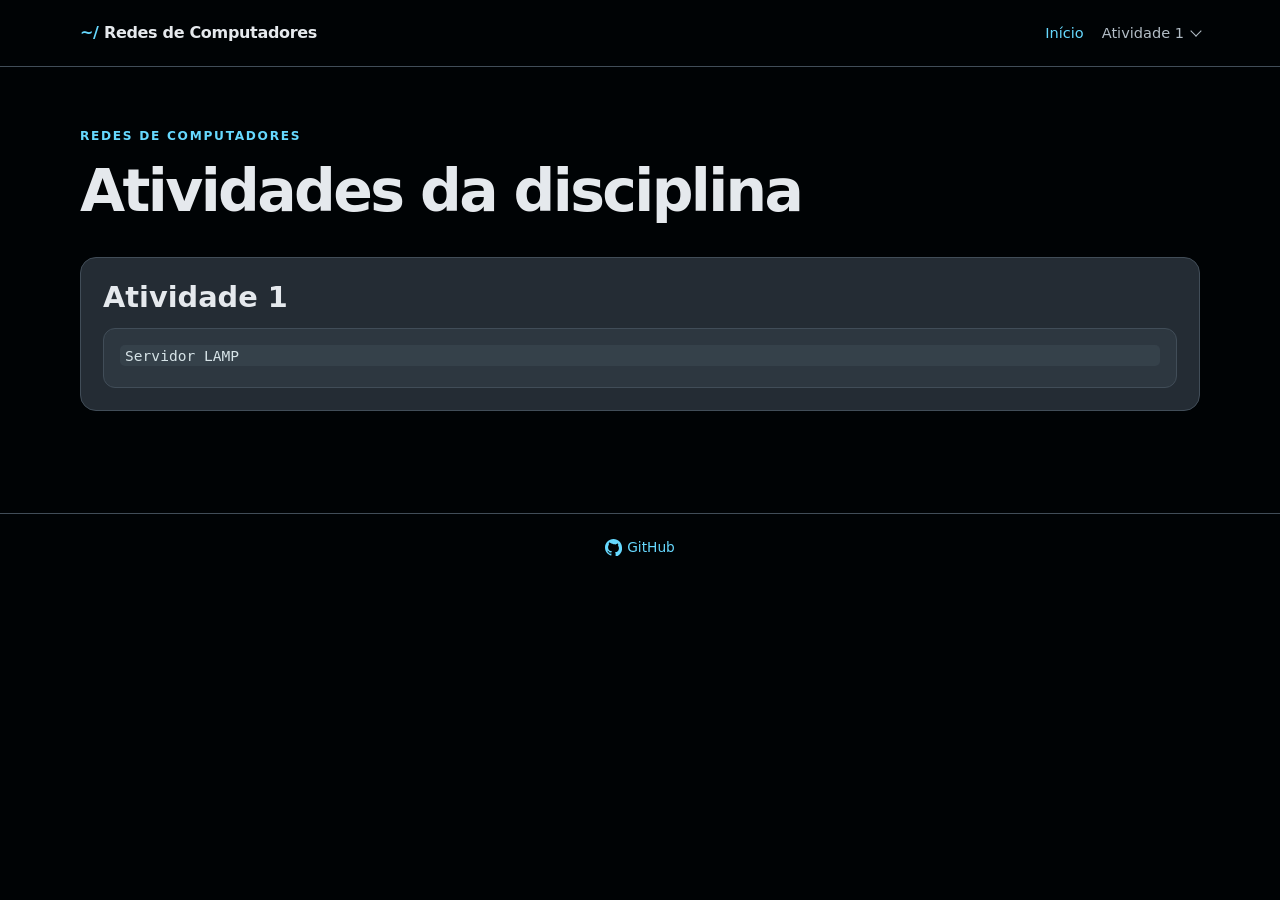
==== index.html @ 137e88d6 "feat: add GitHub link with icon to footer in multiple HTML files and update CSS for footer styling" ====
<!doctype html>
<html lang="pt-BR">

<head>
    <meta charset="utf-8">
    <meta name="viewport" content="width=device-width, initial-scale=1">
    <meta name="description"
        content="Portal de atividades da disciplina de Redes de Computadores, com tutoriais e documentação de serviços web.">
    <title>Redes de Computadores — Atividades</title>
    <link rel="stylesheet" href="docs.css">
    <script src="activity-menu.js" defer></script>
</head>

<body>
    <div class="topbar">
        <div class="shell topbar-inner">
            <a class="brand" href="index.html"><span class="brand-mark">~/</span> Redes de Computadores</a>
            <nav aria-label="Navegação principal">
                <a href="index.html" aria-current="page">Início</a>
                <details class="activity-menu">
                    <summary>Atividade 1</summary>
                    <div class="activity-menu-items">
                        <a href="atividade-1/index.html">Visão geral</a>
                        <a href="atividade-1/server-hardening.html">Servidor</a>
                        <a href="atividade-1/apache2.html">Apache</a>
                        <a href="atividade-1/tls-apache2.html">HTTPS</a>
                        <a href="atividade-1/mysql-php.html">PHP e MySQL</a>
                        <a href="atividade-1/deploy-subdomain1.html">Subdomínio 1</a>
                        <a href="atividade-1/deploy-subdomain2.html">Subdomínio 2</a>
                    </div>
                </details>
            </nav>
        </div>
    </div>
    <main class="shell">
        <header class="hero">
            <span class="eyebrow">Redes de Computadores</span>
            <h1>Atividades da disciplina</h1>
        </header>
        <article class="content">
            <section class="panel">
                <h2>Atividade 1</h2>
                <a class="file-link" href="atividade-1/index.html">
                    <code>Servidor LAMP</code>
                </a>
            </section>
        </article>
    </main>
    <footer>
        <div class="shell">
            <a href="https://github.com/g-matheus/redes">
                <svg class="github-icon" viewBox="0 0 16 16" aria-hidden="true">
                    <path d="M8 0C3.58 0 0 3.58 0 8c0 3.54 2.29 6.53 5.47 7.59.4.07.55-.17.55-.38l-.01-1.49c-2.23.48-2.7-.95-2.7-.95-.36-.92-.89-1.16-.89-1.16-.73-.5.06-.49.06-.49.8.06 1.22.82 1.22.82.71 1.21 1.87.86 2.33.66.07-.52.28-.86.51-1.06-1.78-.2-3.64-.89-3.64-3.96 0-.87.31-1.59.82-2.15-.08-.2-.36-1.02.08-2.12 0 0 .67-.21 2.2.82A7.65 7.65 0 0 1 8 4.85c.68 0 1.36.09 2 .27 1.53-1.03 2.2-.82 2.2-.82.44 1.1.16 1.92.08 2.12.51.56.82 1.28.82 2.15 0 3.08-1.87 3.75-3.65 3.95.29.25.54.73.54 1.48l-.01 2.2c0 .21.15.46.55.38A8 8 0 0 0 16 8c0-4.42-3.58-8-8-8Z" />
                </svg>
                GitHub
            </a>
        </div>
    </footer>
</body>

</html>
---- docs.css ----
:root {
    color-scheme: dark;
    --page: #000305;
    --surface: #242c34;
    --surface-raised: #2d3740;
    --border: #414d58;
    --text: #e5e9ed;
    --muted: #b2bdc6;
    --accent: #66d9ff;
    --blue: #66d9ff;
    --warning: #d8cba9;
    --code: #1b2229;
    --width: 1120px;
}

* {
    box-sizing: border-box;
}

html {
    scroll-behavior: smooth;
}

body {
    margin: 0;
    background: var(--page);
    color: var(--text);
    font: 16px/1.7 system-ui, -apple-system, "Segoe UI", sans-serif;
}

a {
    color: var(--accent);
}

a:hover {
    color: #c2f0ff;
}

.shell {
    width: min(var(--width), 100% - 40px);
    margin-inline: auto;
}

.topbar {
    border-bottom: 1px solid var(--border);
    background: var(--page);
}

.topbar-inner {
    min-height: 66px;
    display: flex;
    align-items: center;
    justify-content: space-between;
    gap: 20px;
}

.brand {
    color: var(--text);
    font-weight: 750;
    text-decoration: none;
    letter-spacing: -.02em;
}

.brand-mark {
    color: var(--accent);
}

.topbar nav {
    display: flex;
    align-items: center;
    flex-wrap: wrap;
    gap: 8px 18px;
}

.topbar nav a {
    display: inline-flex;
    align-items: center;
    color: var(--muted);
    font-size: .91rem;
    line-height: 1.5;
    text-decoration: none;
}

.topbar nav a[aria-current="page"] {
    color: var(--accent);
}

.activity-menu {
    position: relative;
    display: flex;
    align-items: center;
}

.activity-menu summary {
    display: inline-flex;
    align-items: center;
    gap: 8px;
    color: var(--muted);
    font-size: .91rem;
    line-height: 1.5;
    cursor: pointer;
    list-style: none;
}

.activity-menu summary::-webkit-details-marker {
    display: none;
}

.activity-menu summary::after {
    width: 7px;
    height: 7px;
    border-right: 1.5px solid currentColor;
    border-bottom: 1.5px solid currentColor;
    content: "";
    transform: translateY(-2px) rotate(45deg);
}

.activity-menu[open] summary::after,
.activity-menu:focus-within summary::after {
    transform: translateY(2px) rotate(225deg);
}

.activity-menu[open]>summary,
.activity-menu:focus-within>summary,
.activity-menu.is-active>summary {
    color: var(--accent);
}

@media (hover: hover) {
    .activity-menu:hover summary::after {
        transform: translateY(2px) rotate(225deg);
    }

    .activity-menu:hover>summary {
        color: var(--accent);
    }
}

.activity-menu-items {
    position: absolute;
    z-index: 5;
    top: 100%;
    right: 0;
    display: grid;
    min-width: 205px;
    max-width: calc(100vw - 28px);
    padding: 8px;
    border: 1px solid var(--border);
    border-radius: 12px;
    background: var(--surface);
    box-shadow: 0 12px 30px #0006;
}

.activity-menu:not([open])>.activity-menu-items {
    display: none;
}

.topbar nav .activity-menu-items a {
    padding: 6px 9px;
    border-radius: 7px;
}

.topbar nav .activity-menu-items a:hover,
.topbar nav .activity-menu-items a[aria-current="page"] {
    background: var(--surface-raised);
    color: var(--accent);
}

main {
    padding: 54px 0 80px;
}

.hero {
    max-width: 820px;
    margin-bottom: 34px;
}

.eyebrow {
    display: inline-block;
    color: var(--accent);
    font-size: .76rem;
    font-weight: 750;
    letter-spacing: .14em;
    text-transform: uppercase;
}

h1 {
    margin: 10px 0 14px;
    font-size: clamp(2.15rem, 5vw, 3.65rem);
    line-height: 1.08;
    letter-spacing: -.045em;
}

h2 {
    margin: 0 0 12px;
    font-size: clamp(1.3rem, 3vw, 1.8rem);
    line-height: 1.25;
}

h3 {
    margin: 0 0 8px;
    font-size: 1.08rem;
}

p {
    margin: 0 0 14px;
}

.lead {
    max-width: 760px;
    color: var(--muted);
    font-size: 1.1rem;
}

.eyebrow+h1 {
    margin-top: 12px;
}

.layout {
    display: grid;
    grid-template-columns: minmax(0, 1fr) 250px;
    align-items: start;
    gap: 24px;
}

.content {
    min-width: 0;
}

.sidebar {
    position: sticky;
    top: 20px;
    padding: 18px;
    border: 1px solid var(--border);
    border-radius: 14px;
    background: var(--surface);
}

.sidebar h2 {
    margin-bottom: 10px;
    color: var(--muted);
    font-size: .78rem;
    letter-spacing: .1em;
    text-transform: uppercase;
}

.sidebar ul {
    margin: 0;
    padding: 0;
    list-style: none;
}

.sidebar li+li {
    margin-top: 4px;
}

.sidebar a {
    display: block;
    padding: 5px 0;
    font-size: .91rem;
    text-decoration: none;
}

.panel,
.callout {
    margin: 22px 0;
    padding: 22px;
    border: 1px solid var(--border);
    border-radius: 16px;
    background: var(--surface);
}

.panel> :last-child,
.callout> :last-child {
    margin-bottom: 0;
}

.callout {
    border-color: #59616a;
    background: #30353a;
}

.callout h2,
.callout h3 {
    color: var(--warning);
}

.callout p,
.panel p,
.muted {
    color: var(--muted);
}

.steps {
    display: grid;
    grid-template-columns: repeat(2, minmax(0, 1fr));
    gap: 12px;
    margin: 18px 0 0;
    padding: 0;
    list-style: none;
    counter-reset: step;
}

.steps li {
    position: relative;
    min-height: 105px;
    padding: 16px 16px 16px 52px;
    border: 1px solid var(--border);
    border-radius: 12px;
    background: var(--surface-raised);
    counter-increment: step;
}

.steps li::before {
    position: absolute;
    top: 16px;
    left: 16px;
    display: grid;
    width: 24px;
    height: 24px;
    place-items: center;
    border-radius: 50%;
    background: #3b5059;
    color: var(--accent);
    content: counter(step);
    font-size: .83rem;
    font-weight: 800;
}

.steps strong {
    display: block;
    margin-bottom: 3px;
}

.steps span {
    color: var(--muted);
    font-size: .92rem;
}

.code-card {
    margin: 18px 0 24px;
    overflow: hidden;
    border: 1px solid var(--border);
    border-radius: 14px;
    background: var(--code);
}

.code-head {
    display: flex;
    align-items: center;
    justify-content: space-between;
    gap: 12px;
    min-height: 48px;
    padding: 8px 12px 8px 16px;
    border-bottom: 1px solid var(--border);
    color: var(--muted);
    font-size: .85rem;
}

.copy-button {
    flex: 0 0 auto;
    padding: 7px 11px;
    border: 1px solid #52616c;
    border-radius: 8px;
    background: #303b45;
    color: var(--text);
    font: inherit;
    font-size: .82rem;
    cursor: pointer;
}

.copy-button:hover {
    border-color: var(--accent);
}

.copy-button:focus-visible,
a:focus-visible {
    outline: 2px solid var(--accent);
    outline-offset: 3px;
}

pre {
    max-height: 720px;
    margin: 0;
    padding: 18px;
    overflow: auto;
    color: #d9e2e8;
    font: .85rem/1.65 ui-monospace, SFMono-Regular, Consolas, "Liberation Mono", monospace;
    tab-size: 4;
}

code,
.inline-code {
    border-radius: 5px;
    background: #35414a;
    color: #d7e4e8;
    font: .91em ui-monospace, SFMono-Regular, Consolas, monospace;
    overflow-wrap: anywhere;
}

code {
    padding: .12em .35em;
}

pre code {
    padding: 0;
    background: transparent;
    color: inherit;
    font: inherit;
}

.bash-comment {
    color: #b8c6d1;
    font-style: italic;
}

.bash-string,
.bash-heredoc {
    color: #c6f7a5;
}

.bash-heredoc-marker {
    color: #d5e3f0;
    font-weight: 700;
}

.bash-variable {
    color: #ffd166;
}

.bash-keyword {
    color: #e2b8ff;
    font-weight: 650;
}

.bash-builtin {
    color: #7de3ef;
}

.bash-command {
    color: #ff6666;
    font-weight: 650;
}

.bash-flag {
    color: #ffb7d5;
}

.bash-number {
    color: #ffd0a1;
}

.bash-operator {
    color: #ffad99;
}

.reference-list {
    display: grid;
    gap: 10px;
    margin-top: 16px;
}

.reference {
    padding: 16px;
    border: 1px solid var(--border);
    border-radius: 11px;
    background: var(--surface-raised);
}

.reference p {
    margin: 6px 0 0;
    color: var(--muted);
}

.file-grid {
    display: grid;
    grid-template-columns: repeat(2, minmax(0, 1fr));
    gap: 12px;
    margin-top: 16px;
}

.file-link {
    display: block;
    padding: 16px;
    border: 1px solid var(--border);
    border-radius: 12px;
    background: var(--surface-raised);
    color: var(--text);
    text-decoration: none;
    transition: border-color .15s ease, transform .15s ease;
}

.file-link:hover {
    transform: translateY(-2px);
    border-color: var(--accent);
    color: var(--text);
}

.file-link code {
    display: block;
    margin-bottom: 5px;
}

.file-link span {
    color: var(--muted);
    font-size: .9rem;
}

.page-navigation {
    display: flex;
    justify-content: space-between;
    gap: 14px;
    margin-top: 28px;
}

.page-nav-link {
    display: grid;
    gap: 2px;
    min-width: 0;
    padding: 6px 0;
}

.page-nav-next {
    margin-left: auto;
    text-align: right;
}

.page-nav-link>span:last-child {
    color: var(--accent);
    font-weight: 650;
}

.page-nav-direction {
    color: var(--muted);
    font-size: .76rem;
}

.page-nav-link:hover>span:last-child {
    color: #c2f0ff;
}

.tag {
    display: inline-block;
    padding: 2px 8px;
    border: 1px solid var(--border);
    border-radius: 999px;
    color: var(--muted);
    font-size: .75rem;
}

footer {
    padding: 22px 0 36px;
    border-top: 1px solid var(--border);
    color: var(--muted);
    font-size: .86rem;
    text-align: center;
}

footer .shell {
    display: flex;
    align-items: center;
    justify-content: center;
    flex-wrap: wrap;
    gap: 5px;
}

footer a {
    display: inline-flex;
    align-items: center;
    gap: 5px;
    text-decoration: none;
}

footer a:hover {
    text-decoration: underline;
}

.github-icon {
    width: 17px;
    height: 17px;
    fill: currentColor;
}

@media (max-width: 760px) {
    .layout {
        grid-template-columns: 1fr;
    }

    .sidebar {
        display: none;
        position: static;
        order: -1;
    }

    main {
        padding-top: 34px;
    }
}

@media (max-width: 520px) {
    .shell {
        width: min(var(--width), 100% - 28px);
    }

    .topbar-inner {
        align-items: flex-start;
        flex-direction: column;
        padding: 13px 0;
        gap: 7px;
    }

    .topbar nav {
        gap: 4px 13px;
    }

    .activity-menu {
        display: block;
        min-width: min(205px, calc(100vw - 76px));
    }

    .activity-menu-items {
        width: min(205px, calc(100vw - 76px));
        min-width: min(205px, calc(100vw - 76px));
    }

    .steps,
    .file-grid {
        grid-template-columns: 1fr;
    }

    .page-navigation {
        gap: 8px;
    }

    .page-nav-link {
        padding: 6px 0;
        font-size: .9rem;
    }

    .panel,
    .callout {
        padding: 17px;
    }

    pre {
        padding: 14px;
        font-size: .78rem;
    }

    .code-head {
        padding-left: 11px;
    }
}

@media (prefers-reduced-motion: reduce) {

    *,
    *::before,
    *::after {
        scroll-behavior: auto !important;
        transition: none !important;
    }
}
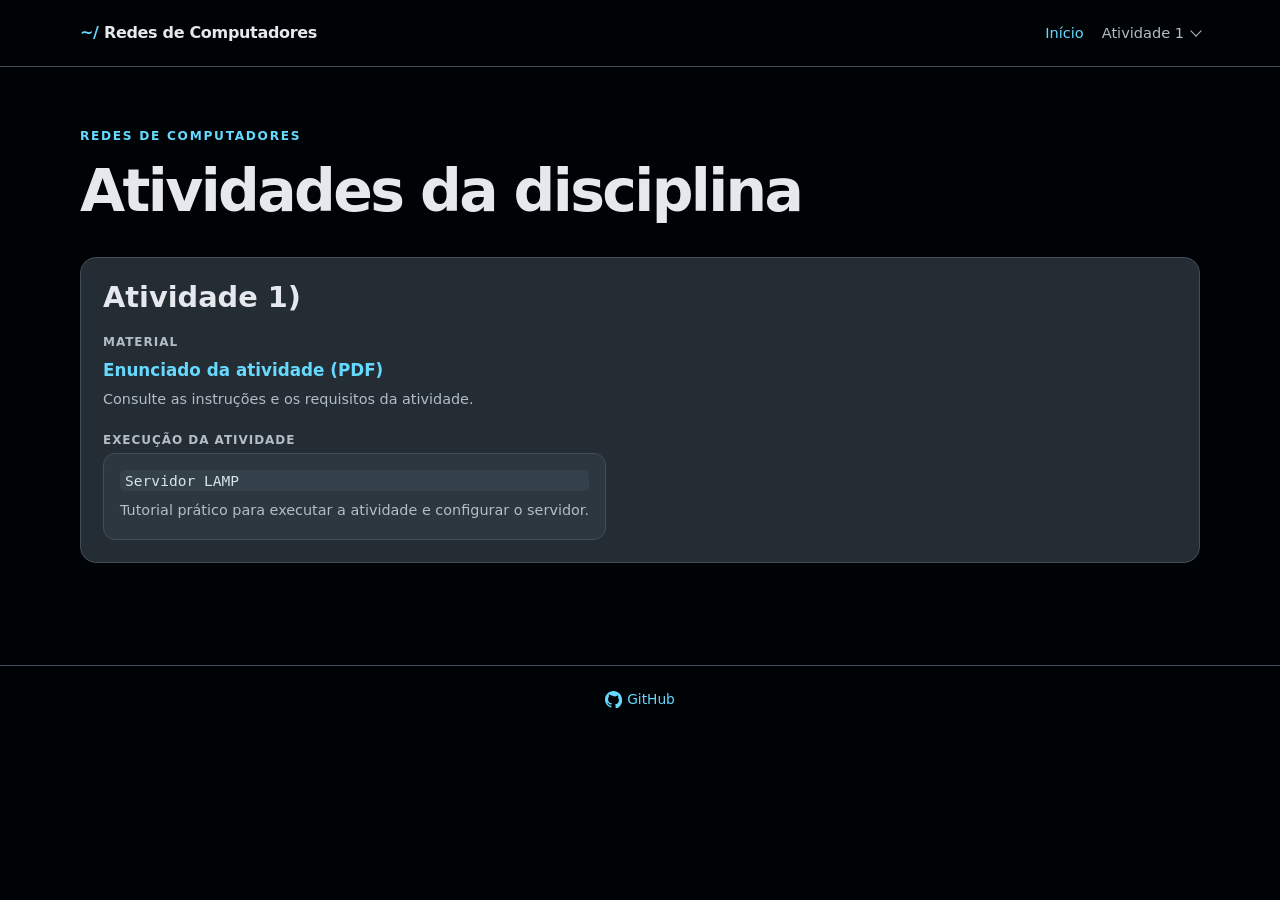
==== commit 7be76b77: "feat: add activity resources section with PDF link and tutorial in index.html" ====
--- a/index.html
+++ b/index.html
@@ -39,10 +39,22 @@
         </header>
         <article class="content">
             <section class="panel">
-                <h2>Atividade 1</h2>
-                <a class="file-link" href="atividade-1/index.html">
-                    <code>Servidor LAMP</code>
-                </a>
+                <h2>Atividade 1)</h2>
+                <div class="activity-resources">
+                    <div class="activity-resource">
+                        <span class="activity-resource-label">Material</span>
+                        <a class="activity-resource-link" href="assets/AC-REDES-001.pdf" target="_blank"
+                            rel="noopener">Enunciado da atividade (PDF)</a>
+                        <p>Consulte as instruções e os requisitos da atividade.</p>
+                    </div>
+                    <div class="activity-resource">
+                        <span class="activity-resource-label">Execução da atividade</span>
+                        <a class="file-link" href="atividade-1/index.html">
+                            <code>Servidor LAMP</code>
+                            <span>Tutorial prático para executar a atividade e configurar o servidor.</span>
+                        </a>
+                    </div>
+                </div>
             </section>
         </article>
     </main>
@@ -50,7 +62,8 @@
         <div class="shell">
             <a href="https://github.com/g-matheus/redes">
                 <svg class="github-icon" viewBox="0 0 16 16" aria-hidden="true">
-                    <path d="M8 0C3.58 0 0 3.58 0 8c0 3.54 2.29 6.53 5.47 7.59.4.07.55-.17.55-.38l-.01-1.49c-2.23.48-2.7-.95-2.7-.95-.36-.92-.89-1.16-.89-1.16-.73-.5.06-.49.06-.49.8.06 1.22.82 1.22.82.71 1.21 1.87.86 2.33.66.07-.52.28-.86.51-1.06-1.78-.2-3.64-.89-3.64-3.96 0-.87.31-1.59.82-2.15-.08-.2-.36-1.02.08-2.12 0 0 .67-.21 2.2.82A7.65 7.65 0 0 1 8 4.85c.68 0 1.36.09 2 .27 1.53-1.03 2.2-.82 2.2-.82.44 1.1.16 1.92.08 2.12.51.56.82 1.28.82 2.15 0 3.08-1.87 3.75-3.65 3.95.29.25.54.73.54 1.48l-.01 2.2c0 .21.15.46.55.38A8 8 0 0 0 16 8c0-4.42-3.58-8-8-8Z" />
+                    <path
+                        d="M8 0C3.58 0 0 3.58 0 8c0 3.54 2.29 6.53 5.47 7.59.4.07.55-.17.55-.38l-.01-1.49c-2.23.48-2.7-.95-2.7-.95-.36-.92-.89-1.16-.89-1.16-.73-.5.06-.49.06-.49.8.06 1.22.82 1.22.82.71 1.21 1.87.86 2.33.66.07-.52.28-.86.51-1.06-1.78-.2-3.64-.89-3.64-3.96 0-.87.31-1.59.82-2.15-.08-.2-.36-1.02.08-2.12 0 0 .67-.21 2.2.82A7.65 7.65 0 0 1 8 4.85c.68 0 1.36.09 2 .27 1.53-1.03 2.2-.82 2.2-.82.44 1.1.16 1.92.08 2.12.51.56.82 1.28.82 2.15 0 3.08-1.87 3.75-3.65 3.95.29.25.54.73.54 1.48l-.01 2.2c0 .21.15.46.55.38A8 8 0 0 0 16 8c0-4.42-3.58-8-8-8Z" />
                 </svg>
                 GitHub
             </a>
--- a/docs.css
+++ b/docs.css
@@ -506,6 +506,38 @@
     font-size: .9rem;
 }
 
+.activity-resources {
+    display: grid;
+    gap: 18px;
+    margin-top: 16px;
+}
+
+.activity-resource {
+    display: grid;
+    justify-items: start;
+    gap: 3px;
+}
+
+.activity-resource-label {
+    color: var(--muted);
+    font-size: .75rem;
+    font-weight: 700;
+    letter-spacing: .08em;
+    text-transform: uppercase;
+}
+
+.activity-resource-link {
+    font-size: 1.05rem;
+    font-weight: 650;
+    text-decoration: none;
+}
+
+.activity-resource p {
+    margin: 0;
+    color: var(--muted);
+    font-size: .9rem;
+}
+
 .page-navigation {
     display: flex;
     justify-content: space-between;
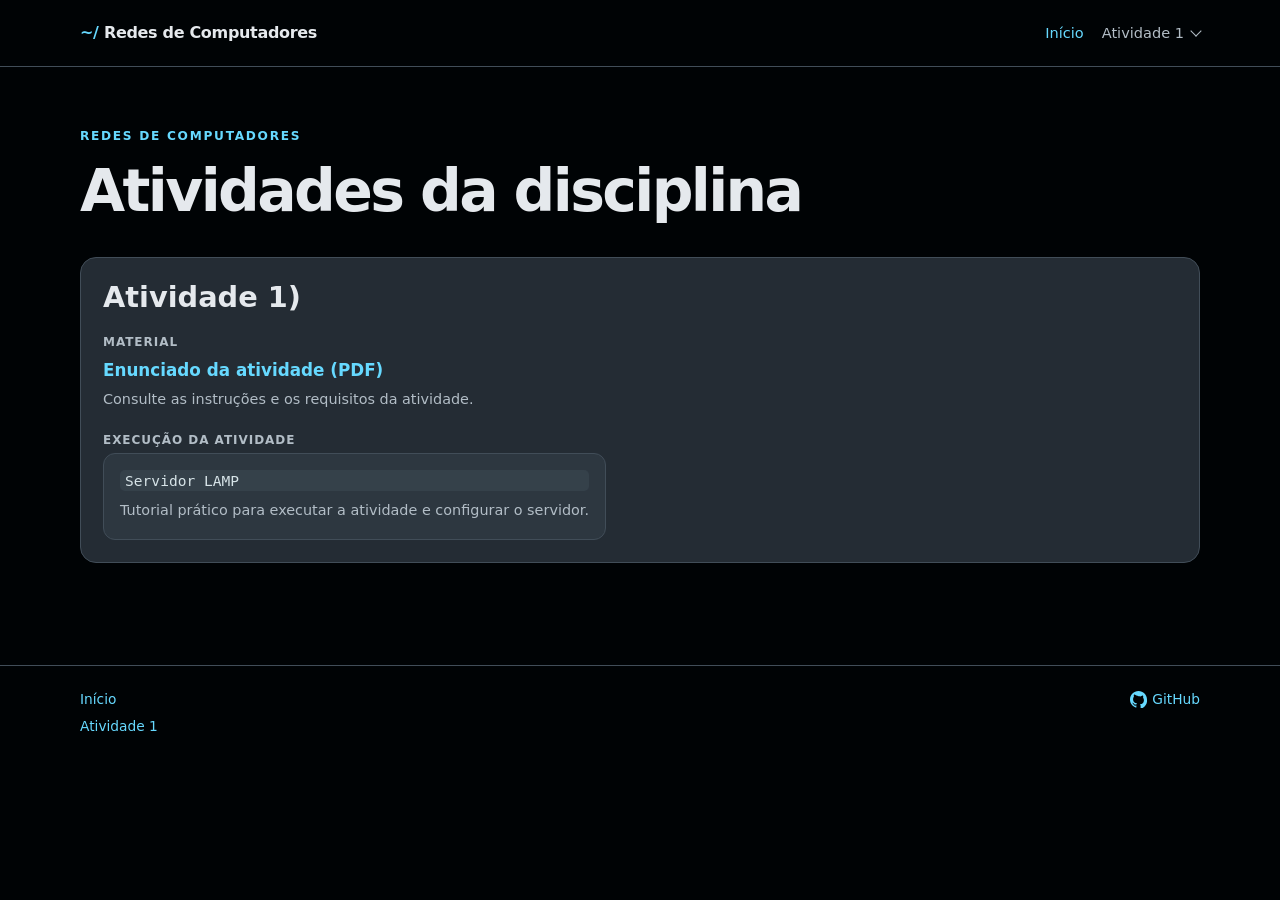
==== commit d6a8f657: "feat: add footer navigation links to multiple HTML files and update CSS for footer styling" ====
--- a/index.html
+++ b/index.html
@@ -60,6 +60,10 @@
     </main>
     <footer>
         <div class="shell">
+            <nav class="footer-navigation" aria-label="Navegação do rodapé">
+                <a href="index.html">Início</a>
+                <a href="atividade-1/index.html">Atividade 1</a>
+            </nav>
             <a href="https://github.com/g-matheus/redes">
                 <svg class="github-icon" viewBox="0 0 16 16" aria-hidden="true">
                     <path
--- a/docs.css
+++ b/docs.css
@@ -230,6 +230,7 @@
 .sidebar {
     position: sticky;
     top: 20px;
+    margin-top: 22px;
     padding: 18px;
     border: 1px solid var(--border);
     border-radius: 14px;
@@ -590,10 +591,16 @@
 
 footer .shell {
     display: flex;
-    align-items: center;
-    justify-content: center;
+    align-items: flex-start;
+    justify-content: space-between;
     flex-wrap: wrap;
     gap: 5px;
+}
+
+footer .footer-navigation {
+    display: grid;
+    gap: 4px;
+    justify-items: start;
 }
 
 footer a {
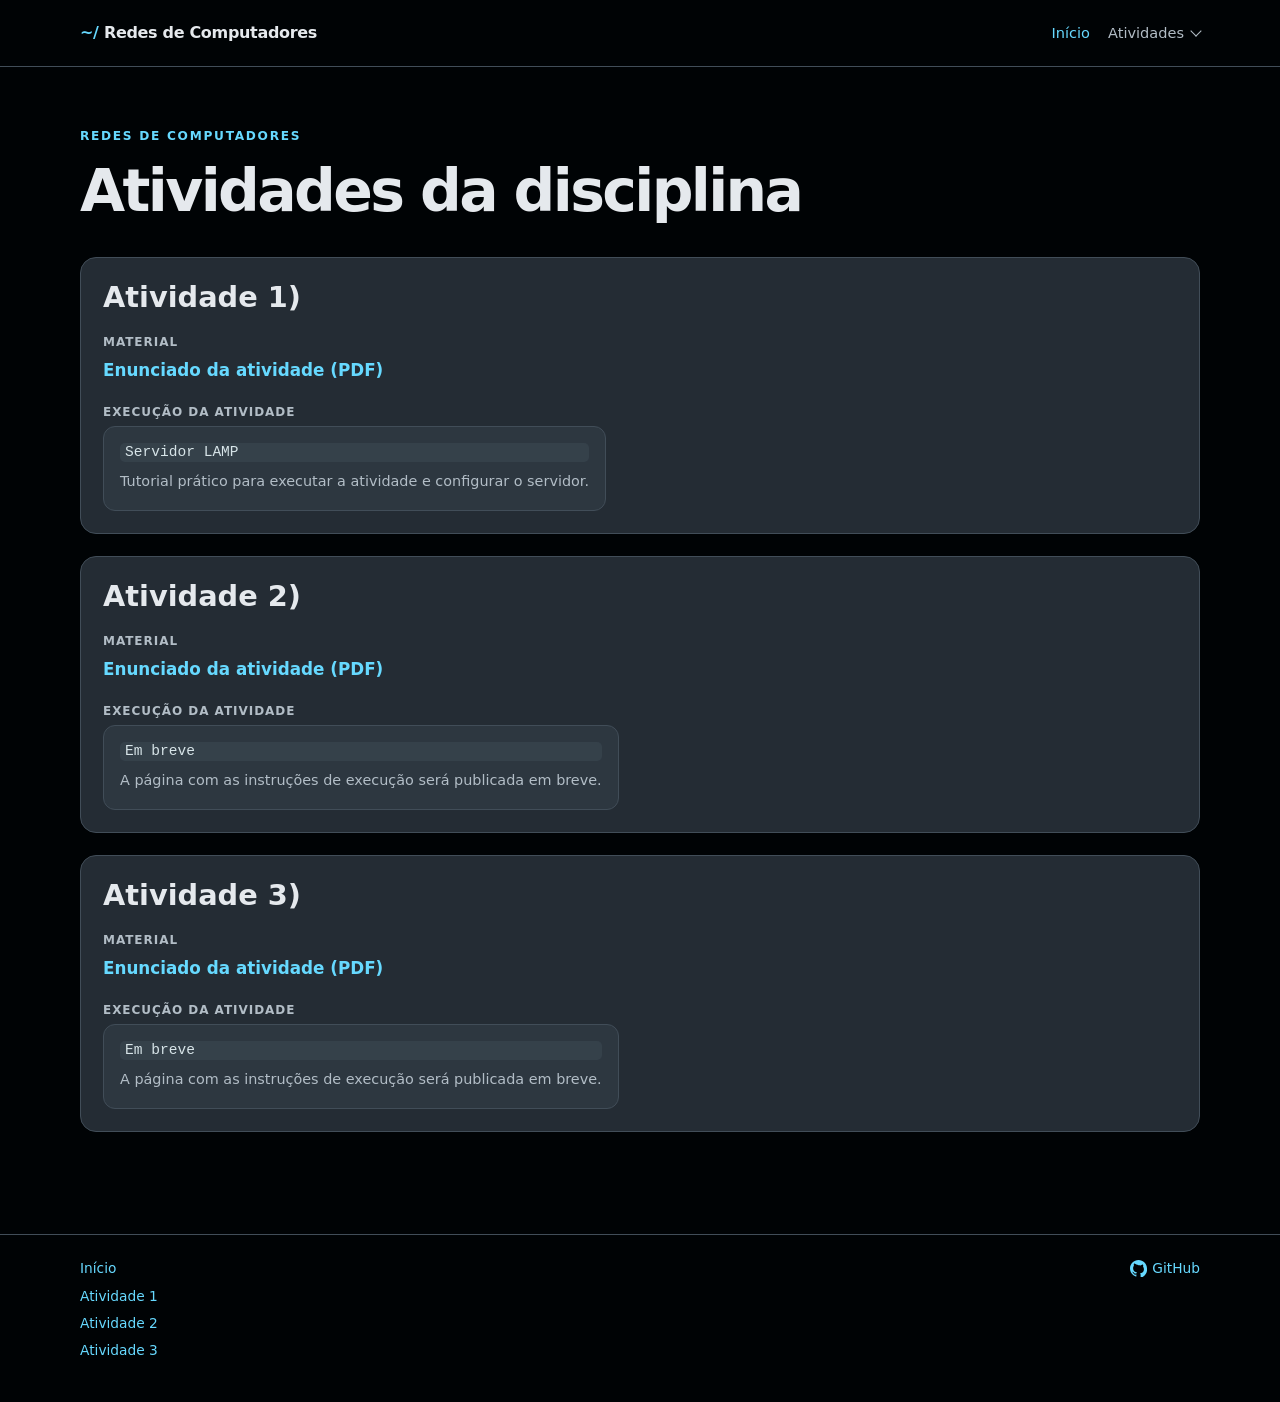
==== commit 6dc955ad: "feat: Add practical activities for configuring HTTP Proxy and FTP Server on Ubuntu - Introduced AC-R" ====
--- a/index.html
+++ b/index.html
@@ -18,15 +18,26 @@
             <nav aria-label="Navegação principal">
                 <a href="index.html" aria-current="page">Início</a>
                 <details class="activity-menu">
-                    <summary>Atividade 1</summary>
+                    <summary>Atividades</summary>
                     <div class="activity-menu-items">
-                        <a href="atividade-1/index.html">Visão geral</a>
-                        <a href="atividade-1/server-hardening.html">Servidor</a>
-                        <a href="atividade-1/apache2.html">Apache</a>
-                        <a href="atividade-1/tls-apache2.html">HTTPS</a>
-                        <a href="atividade-1/mysql-php.html">PHP e MySQL</a>
-                        <a href="atividade-1/deploy-subdomain1.html">Subdomínio 1</a>
-                        <a href="atividade-1/deploy-subdomain2.html">Subdomínio 2</a>
+                        <section class="activity-menu-section activity-menu-section--steps">
+                            <span class="activity-menu-heading">Atividade 1</span>
+                            <a href="atividade-1/index.html">Visão geral</a>
+                            <a href="atividade-1/server-hardening.html">Servidor</a>
+                            <a href="atividade-1/apache2.html">Apache</a>
+                            <a href="atividade-1/tls-apache2.html">HTTPS</a>
+                            <a href="atividade-1/mysql-php.html">PHP e MySQL</a>
+                            <a href="atividade-1/deploy-subdomain1.html">Subdomínio 1</a>
+                            <a href="atividade-1/deploy-subdomain2.html">Subdomínio 2</a>
+                        </section>
+                        <section class="activity-menu-section">
+                            <span class="activity-menu-heading">Atividade 2</span>
+                            <a href="atividade-2/index.html">Abrir página <span class="activity-menu-status">Em breve</span></a>
+                        </section>
+                        <section class="activity-menu-section">
+                            <span class="activity-menu-heading">Atividade 3</span>
+                            <a href="atividade-3/index.html">Abrir página <span class="activity-menu-status">Em breve</span></a>
+                        </section>
                     </div>
                 </details>
             </nav>
@@ -45,13 +56,46 @@
                         <span class="activity-resource-label">Material</span>
                         <a class="activity-resource-link" href="assets/AC-REDES-001.pdf" target="_blank"
                             rel="noopener">Enunciado da atividade (PDF)</a>
-                        <p>Consulte as instruções e os requisitos da atividade.</p>
                     </div>
                     <div class="activity-resource">
                         <span class="activity-resource-label">Execução da atividade</span>
                         <a class="file-link" href="atividade-1/index.html">
                             <code>Servidor LAMP</code>
                             <span>Tutorial prático para executar a atividade e configurar o servidor.</span>
+                        </a>
+                    </div>
+                </div>
+            </section>
+            <section class="panel">
+                <h2>Atividade 2)</h2>
+                <div class="activity-resources">
+                    <div class="activity-resource">
+                        <span class="activity-resource-label">Material</span>
+                        <a class="activity-resource-link" href="assets/AC-REDES-002.pdf" target="_blank"
+                            rel="noopener">Enunciado da atividade (PDF)</a>
+                    </div>
+                    <div class="activity-resource">
+                        <span class="activity-resource-label">Execução da atividade</span>
+                        <a class="file-link" href="atividade-2/index.html">
+                            <code>Em breve</code>
+                            <span>A página com as instruções de execução será publicada em breve.</span>
+                        </a>
+                    </div>
+                </div>
+            </section>
+            <section class="panel">
+                <h2>Atividade 3)</h2>
+                <div class="activity-resources">
+                    <div class="activity-resource">
+                        <span class="activity-resource-label">Material</span>
+                        <a class="activity-resource-link" href="assets/AC-REDES-003.pdf" target="_blank"
+                            rel="noopener">Enunciado da atividade (PDF)</a>
+                    </div>
+                    <div class="activity-resource">
+                        <span class="activity-resource-label">Execução da atividade</span>
+                        <a class="file-link" href="atividade-3/index.html">
+                            <code>Em breve</code>
+                            <span>A página com as instruções de execução será publicada em breve.</span>
                         </a>
                     </div>
                 </div>
@@ -63,6 +107,8 @@
             <nav class="footer-navigation" aria-label="Navegação do rodapé">
                 <a href="index.html">Início</a>
                 <a href="atividade-1/index.html">Atividade 1</a>
+                <a href="atividade-2/index.html">Atividade 2</a>
+                <a href="atividade-3/index.html">Atividade 3</a>
             </nav>
             <a href="https://github.com/g-matheus/redes">
                 <svg class="github-icon" viewBox="0 0 16 16" aria-hidden="true">
--- a/docs.css
+++ b/docs.css
@@ -142,22 +142,55 @@
     top: 100%;
     right: 0;
     display: grid;
-    min-width: 205px;
+    min-width: 250px;
     max-width: calc(100vw - 28px);
-    padding: 8px;
+    max-height: min(70vh, 520px);
+    overflow-y: auto;
+    padding: 10px;
     border: 1px solid var(--border);
     border-radius: 12px;
     background: var(--surface);
     box-shadow: 0 12px 30px #0006;
 }
 
+.activity-menu-section {
+    display: grid;
+    gap: 2px;
+}
+
+.activity-menu-section+.activity-menu-section {
+    margin-top: 6px;
+    padding-top: 7px;
+    border-top: 1px solid var(--border);
+}
+
+.activity-menu-section--steps>a {
+    margin-left: 8px;
+}
+
+.activity-menu-heading {
+    padding: 3px 9px;
+    color: var(--text);
+    font-size: .79rem;
+    font-weight: 750;
+    letter-spacing: .02em;
+}
+
 .activity-menu:not([open])>.activity-menu-items {
     display: none;
 }
 
 .topbar nav .activity-menu-items a {
+    display: flex;
+    justify-content: space-between;
+    gap: 12px;
     padding: 6px 9px;
     border-radius: 7px;
+}
+
+.activity-menu-status {
+    color: var(--muted);
+    font-size: .78rem;
 }
 
 .topbar nav .activity-menu-items a:hover,
@@ -658,8 +691,11 @@
     }
 
     .activity-menu-items {
-        width: min(205px, calc(100vw - 76px));
-        min-width: min(205px, calc(100vw - 76px));
+        right: auto;
+        left: 0;
+        width: min(290px, calc(100vw - 28px));
+        min-width: min(290px, calc(100vw - 28px));
+        max-height: min(65vh, 480px);
     }
 
     .steps,
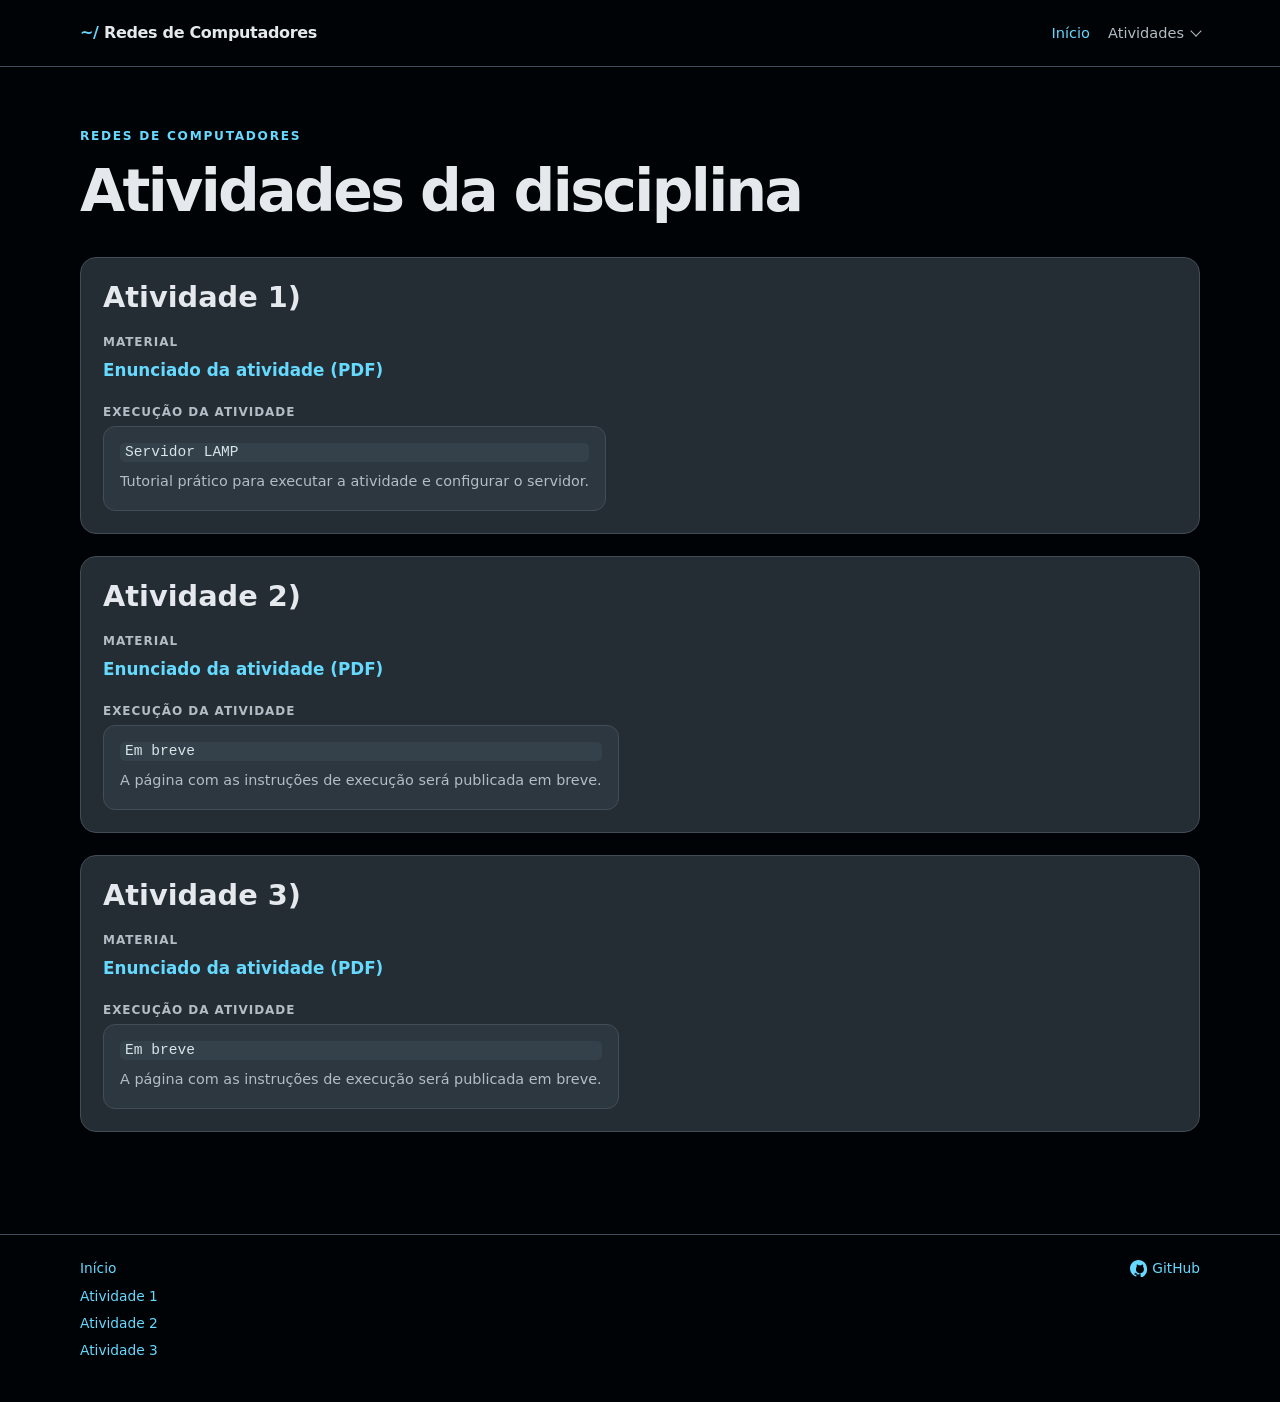
==== commit dfc79b74: "refactor: site structure and navigation components - Replaced inline navigation in multiple HTML fil" ====
--- a/index.html
+++ b/index.html
@@ -5,44 +5,23 @@
     <meta charset="utf-8">
     <meta name="viewport" content="width=device-width, initial-scale=1">
     <meta name="description"
-        content="Portal de atividades da disciplina de Redes de Computadores, com tutoriais e documentação de serviços web.">
-    <title>Redes de Computadores — Atividades</title>
+        content="Acesse os enunciados e tutoriais das atividades de Redes de Computadores, incluindo a configuração de um servidor web LAMP.">
+    <meta name="theme-color" content="#000305">
+    <meta property="og:type" content="website">
+    <meta property="og:locale" content="pt_BR">
+    <meta property="og:site_name" content="Redes de Computadores">
+    <meta property="og:title" content="Redes de Computadores | Atividades e Tutoriais">
+    <meta property="og:description"
+        content="Enunciados e tutoriais práticos de Redes de Computadores, com configuração de servidor web LAMP.">
+    <meta name="twitter:card" content="summary">
+    <title>Redes de Computadores | Atividades e Tutoriais</title>
+    <link rel="icon" type="image/svg+xml" href="favicon.svg">
     <link rel="stylesheet" href="docs.css">
-    <script src="activity-menu.js" defer></script>
+    <script src="./site-components.js" defer></script>
 </head>
 
 <body>
-    <div class="topbar">
-        <div class="shell topbar-inner">
-            <a class="brand" href="index.html"><span class="brand-mark">~/</span> Redes de Computadores</a>
-            <nav aria-label="Navegação principal">
-                <a href="index.html" aria-current="page">Início</a>
-                <details class="activity-menu">
-                    <summary>Atividades</summary>
-                    <div class="activity-menu-items">
-                        <section class="activity-menu-section activity-menu-section--steps">
-                            <span class="activity-menu-heading">Atividade 1</span>
-                            <a href="atividade-1/index.html">Visão geral</a>
-                            <a href="atividade-1/server-hardening.html">Servidor</a>
-                            <a href="atividade-1/apache2.html">Apache</a>
-                            <a href="atividade-1/tls-apache2.html">HTTPS</a>
-                            <a href="atividade-1/mysql-php.html">PHP e MySQL</a>
-                            <a href="atividade-1/deploy-subdomain1.html">Subdomínio 1</a>
-                            <a href="atividade-1/deploy-subdomain2.html">Subdomínio 2</a>
-                        </section>
-                        <section class="activity-menu-section">
-                            <span class="activity-menu-heading">Atividade 2</span>
-                            <a href="atividade-2/index.html">Abrir página <span class="activity-menu-status">Em breve</span></a>
-                        </section>
-                        <section class="activity-menu-section">
-                            <span class="activity-menu-heading">Atividade 3</span>
-                            <a href="atividade-3/index.html">Abrir página <span class="activity-menu-status">Em breve</span></a>
-                        </section>
-                    </div>
-                </details>
-            </nav>
-        </div>
-    </div>
+    <site-header root="./"></site-header>
     <main class="shell">
         <header class="hero">
             <span class="eyebrow">Redes de Computadores</span>
@@ -102,23 +81,7 @@
             </section>
         </article>
     </main>
-    <footer>
-        <div class="shell">
-            <nav class="footer-navigation" aria-label="Navegação do rodapé">
-                <a href="index.html">Início</a>
-                <a href="atividade-1/index.html">Atividade 1</a>
-                <a href="atividade-2/index.html">Atividade 2</a>
-                <a href="atividade-3/index.html">Atividade 3</a>
-            </nav>
-            <a href="https://github.com/g-matheus/redes">
-                <svg class="github-icon" viewBox="0 0 16 16" aria-hidden="true">
-                    <path
-                        d="M8 0C3.58 0 0 3.58 0 8c0 3.54 2.29 6.53 5.47 7.59.4.07.55-.17.55-.38l-.01-1.49c-2.23.48-2.7-.95-2.7-.95-.36-.92-.89-1.16-.89-1.16-.73-.5.06-.49.06-.49.8.06 1.22.82 1.22.82.71 1.21 1.87.86 2.33.66.07-.52.28-.86.51-1.06-1.78-.2-3.64-.89-3.64-3.96 0-.87.31-1.59.82-2.15-.08-.2-.36-1.02.08-2.12 0 0 .67-.21 2.2.82A7.65 7.65 0 0 1 8 4.85c.68 0 1.36.09 2 .27 1.53-1.03 2.2-.82 2.2-.82.44 1.1.16 1.92.08 2.12.51.56.82 1.28.82 2.15 0 3.08-1.87 3.75-3.65 3.95.29.25.54.73.54 1.48l-.01 2.2c0 .21.15.46.55.38A8 8 0 0 0 16 8c0-4.42-3.58-8-8-8Z" />
-                </svg>
-                GitHub
-            </a>
-        </div>
-    </footer>
+    <site-footer root="./"></site-footer>
 </body>
 
 </html>
--- a/docs.css
+++ b/docs.css
@@ -41,6 +41,11 @@
     margin-inline: auto;
 }
 
+site-header,
+site-footer {
+    display: block;
+}
+
 .topbar {
     border-bottom: 1px solid var(--border);
     background: var(--page);
@@ -682,10 +687,12 @@
     }
 
     .topbar nav {
+        position: relative;
         gap: 4px 13px;
     }
 
     .activity-menu {
+        position: static;
         display: block;
         min-width: min(205px, calc(100vw - 76px));
     }
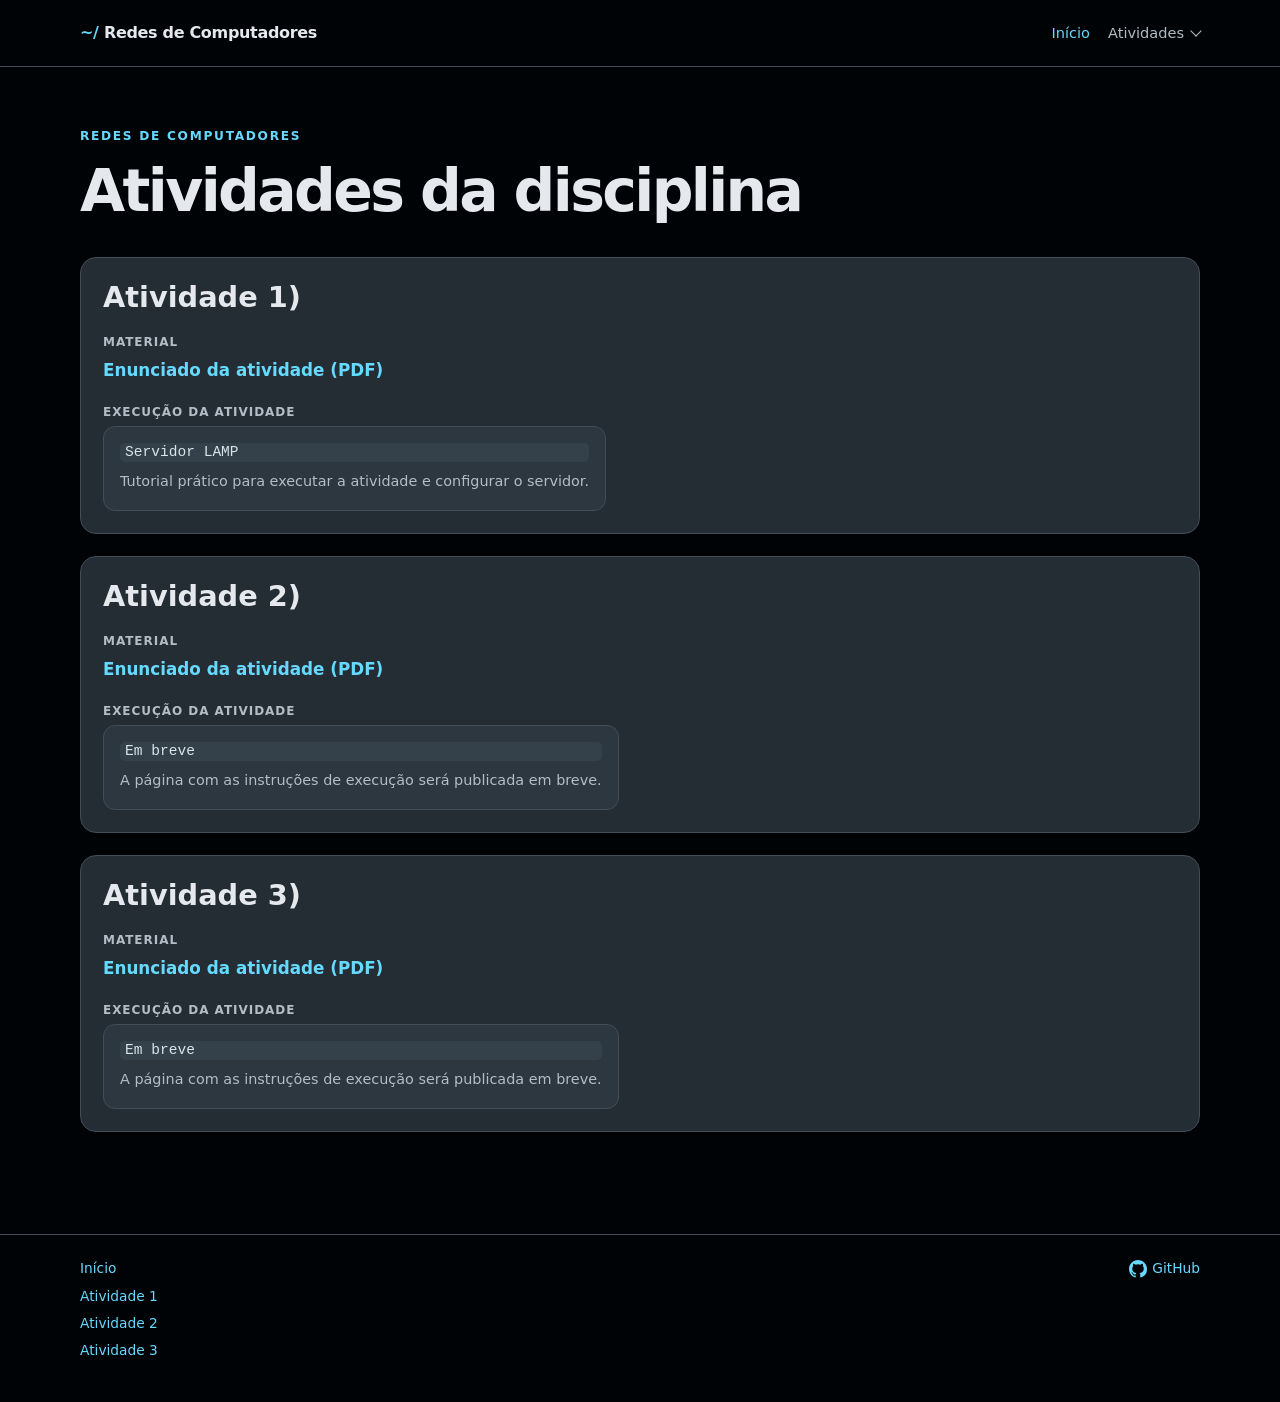
==== commit ecdd1243: "fix: update navigation links to point to directories instead of specific HTML files" ====
--- a/index.html
+++ b/index.html
@@ -38,7 +38,7 @@
                     </div>
                     <div class="activity-resource">
                         <span class="activity-resource-label">Execução da atividade</span>
-                        <a class="file-link" href="atividade-1/index.html">
+                        <a class="file-link" href="atividade-1/">
                             <code>Servidor LAMP</code>
                             <span>Tutorial prático para executar a atividade e configurar o servidor.</span>
                         </a>
@@ -55,7 +55,7 @@
                     </div>
                     <div class="activity-resource">
                         <span class="activity-resource-label">Execução da atividade</span>
-                        <a class="file-link" href="atividade-2/index.html">
+                        <a class="file-link" href="atividade-2/">
                             <code>Em breve</code>
                             <span>A página com as instruções de execução será publicada em breve.</span>
                         </a>
@@ -72,7 +72,7 @@
                     </div>
                     <div class="activity-resource">
                         <span class="activity-resource-label">Execução da atividade</span>
-                        <a class="file-link" href="atividade-3/index.html">
+                        <a class="file-link" href="atividade-3/">
                             <code>Em breve</code>
                             <span>A página com as instruções de execução será publicada em breve.</span>
                         </a>
--- a/docs.css
+++ b/docs.css
@@ -384,6 +384,21 @@
     background: var(--code);
 }
 
+script-viewer {
+    display: block;
+}
+
+.script-viewer-loading,
+.script-viewer-error {
+    margin: 0;
+    padding: 14px 16px;
+    color: var(--muted);
+}
+
+.script-viewer-error {
+    color: var(--warning);
+}
+
 .code-head {
     display: flex;
     align-items: center;
@@ -653,8 +668,10 @@
 }
 
 .github-icon {
-    width: 17px;
-    height: 17px;
+    display: block;
+    flex: 0 0 18px;
+    width: 18px;
+    height: 18px;
     fill: currentColor;
 }
 
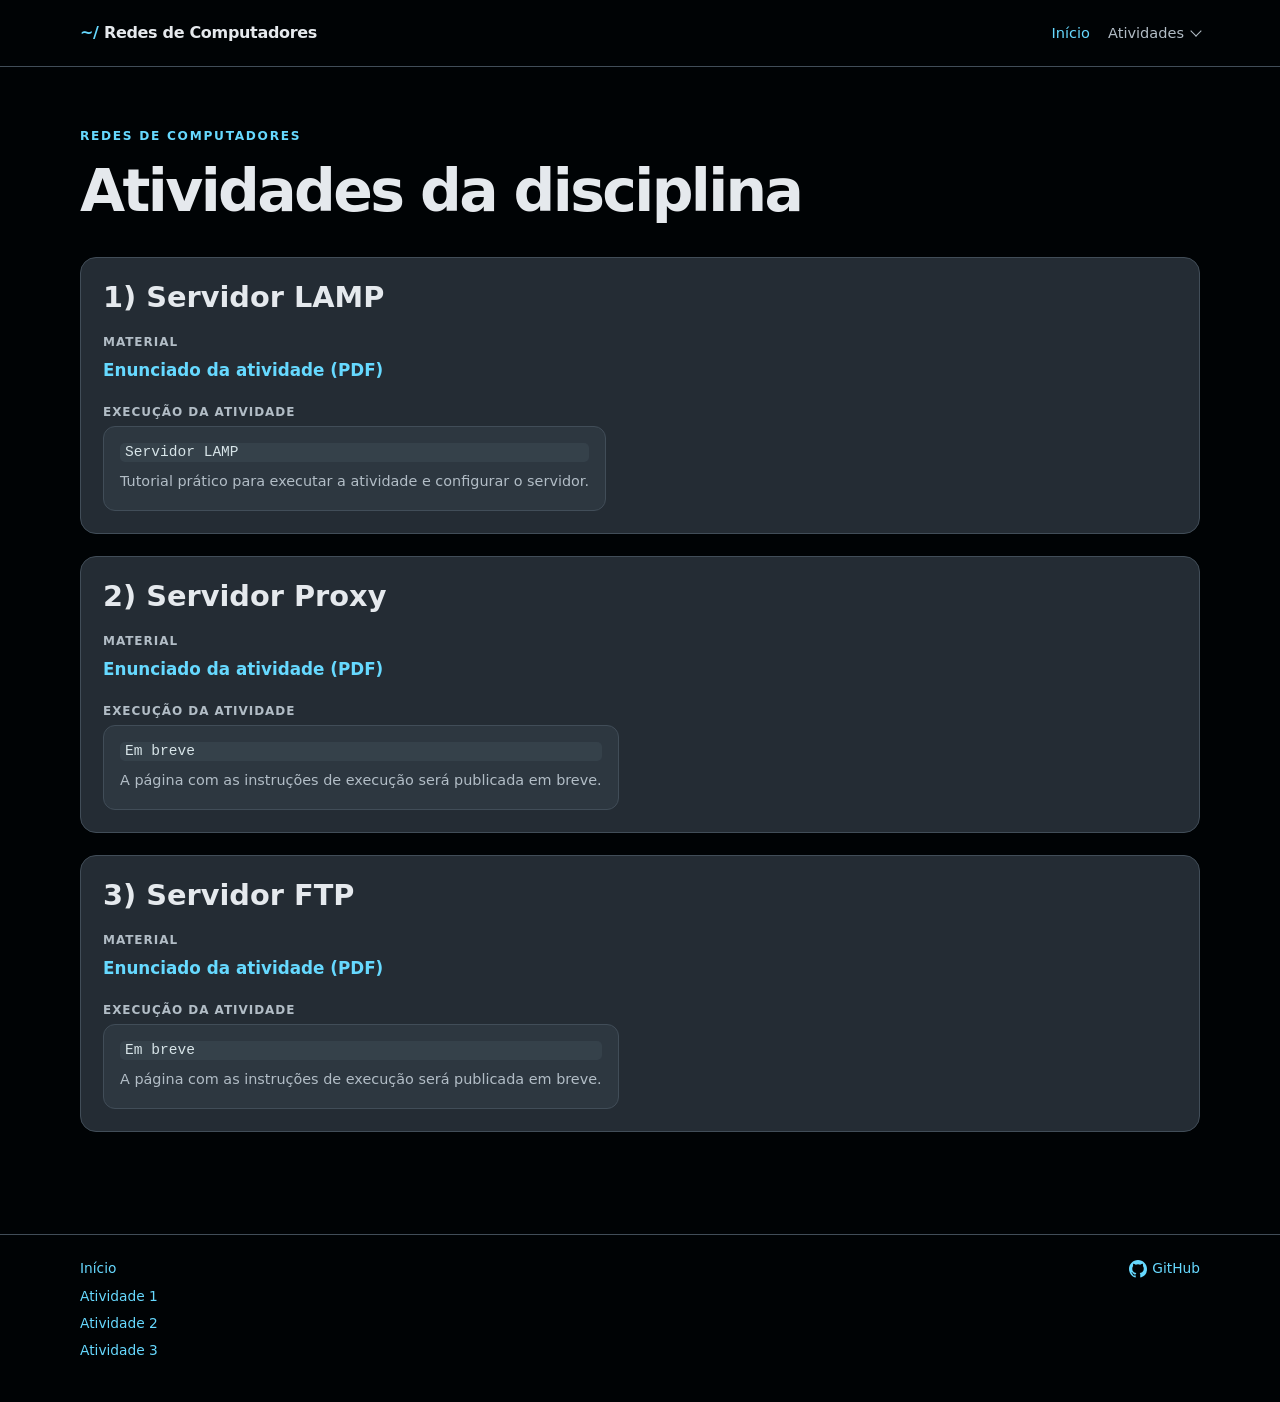
==== commit 341d3570: "fix: update activity titles for clarity and consistency" ====
--- a/index.html
+++ b/index.html
@@ -29,7 +29,7 @@
         </header>
         <article class="content">
             <section class="panel">
-                <h2>Atividade 1)</h2>
+                <h2>1) Servidor LAMP</h2>
                 <div class="activity-resources">
                     <div class="activity-resource">
                         <span class="activity-resource-label">Material</span>
@@ -46,7 +46,7 @@
                 </div>
             </section>
             <section class="panel">
-                <h2>Atividade 2)</h2>
+                <h2>2) Servidor Proxy</h2>
                 <div class="activity-resources">
                     <div class="activity-resource">
                         <span class="activity-resource-label">Material</span>
@@ -63,7 +63,7 @@
                 </div>
             </section>
             <section class="panel">
-                <h2>Atividade 3)</h2>
+                <h2>3) Servidor FTP</h2>
                 <div class="activity-resources">
                     <div class="activity-resource">
                         <span class="activity-resource-label">Material</span>
